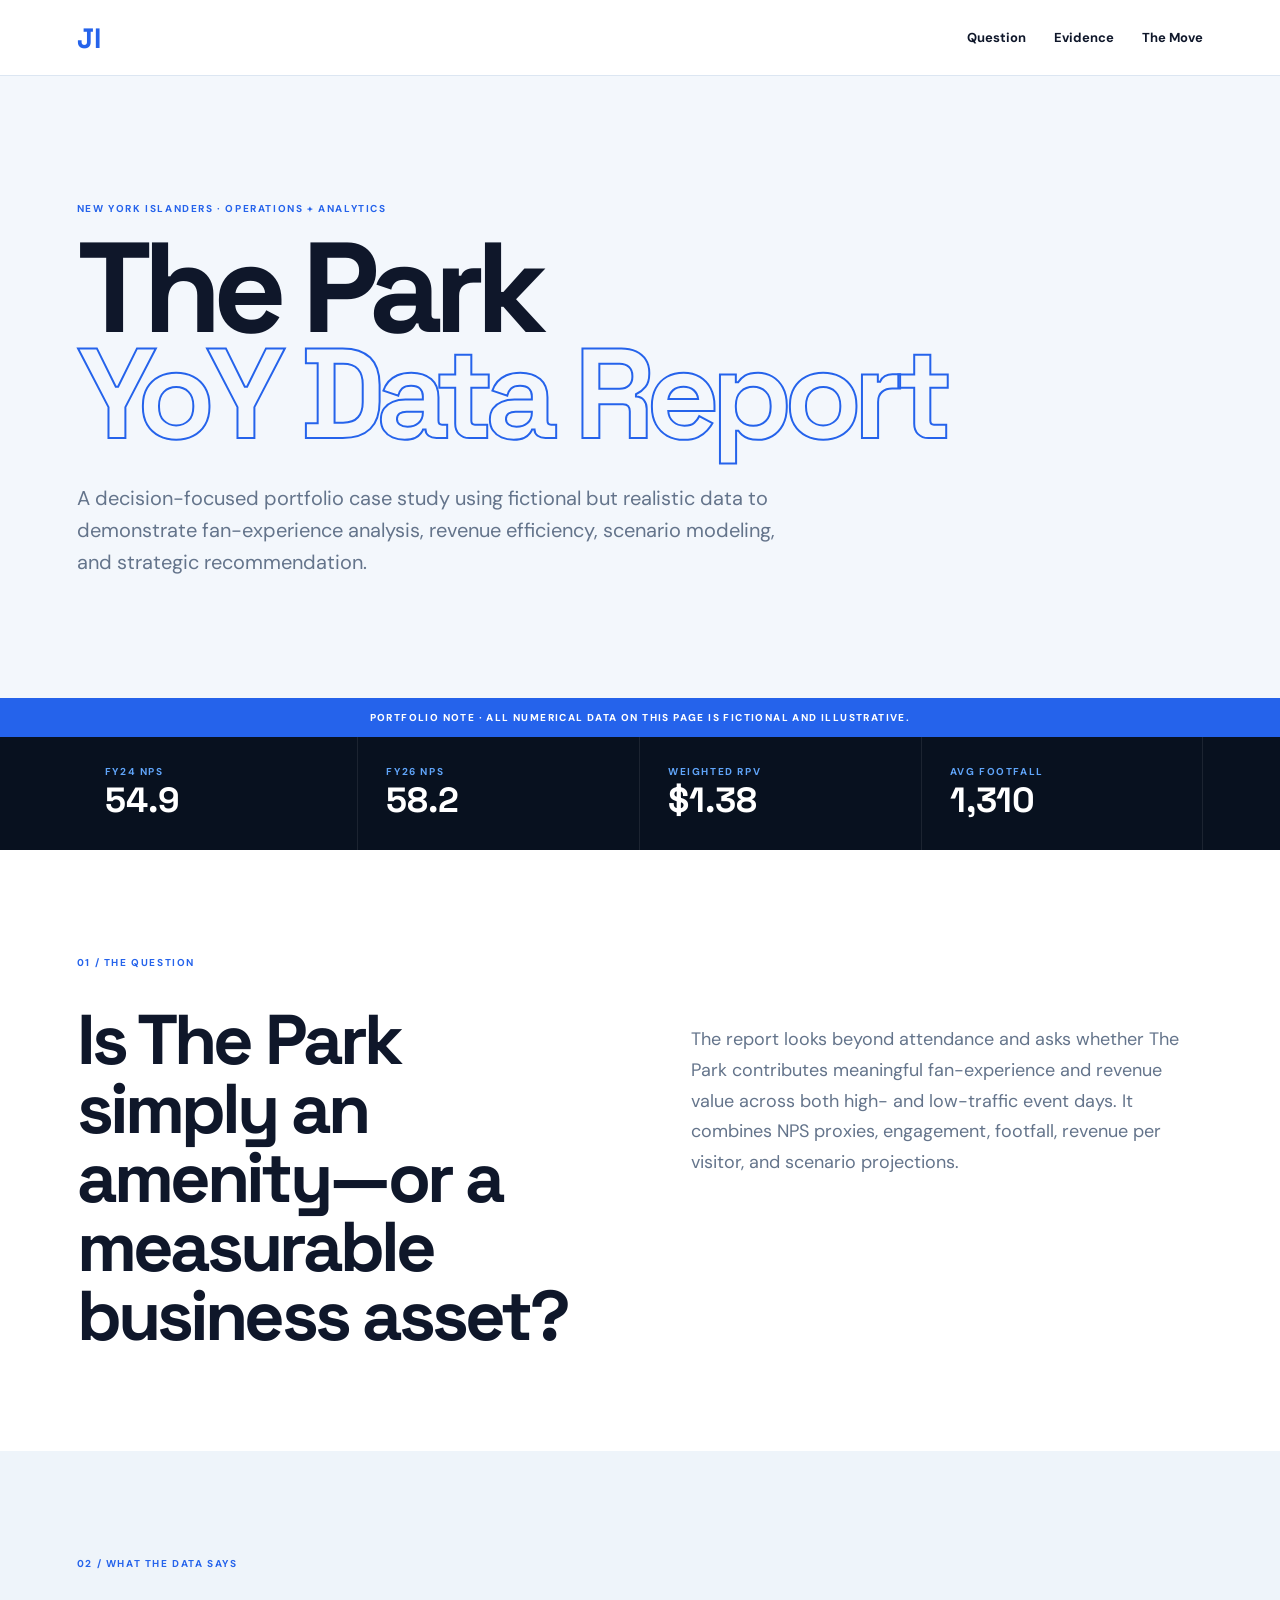
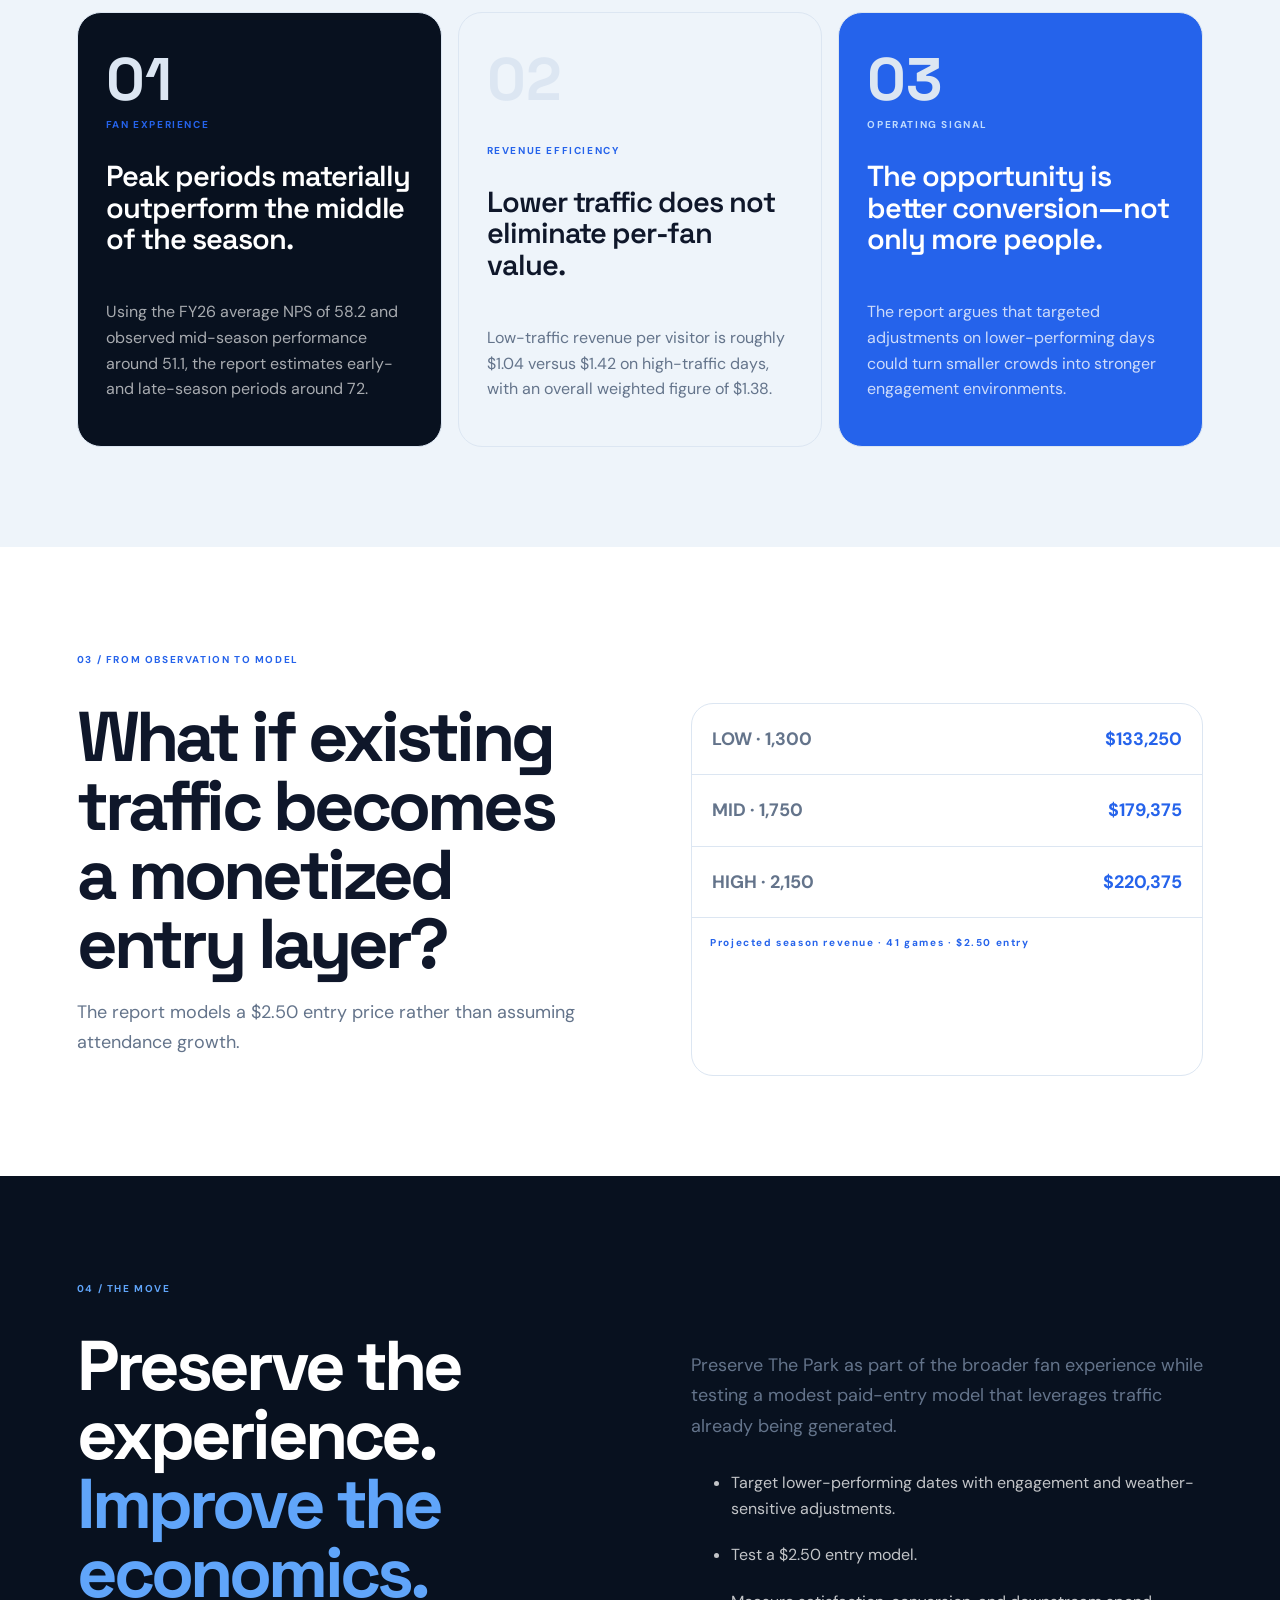
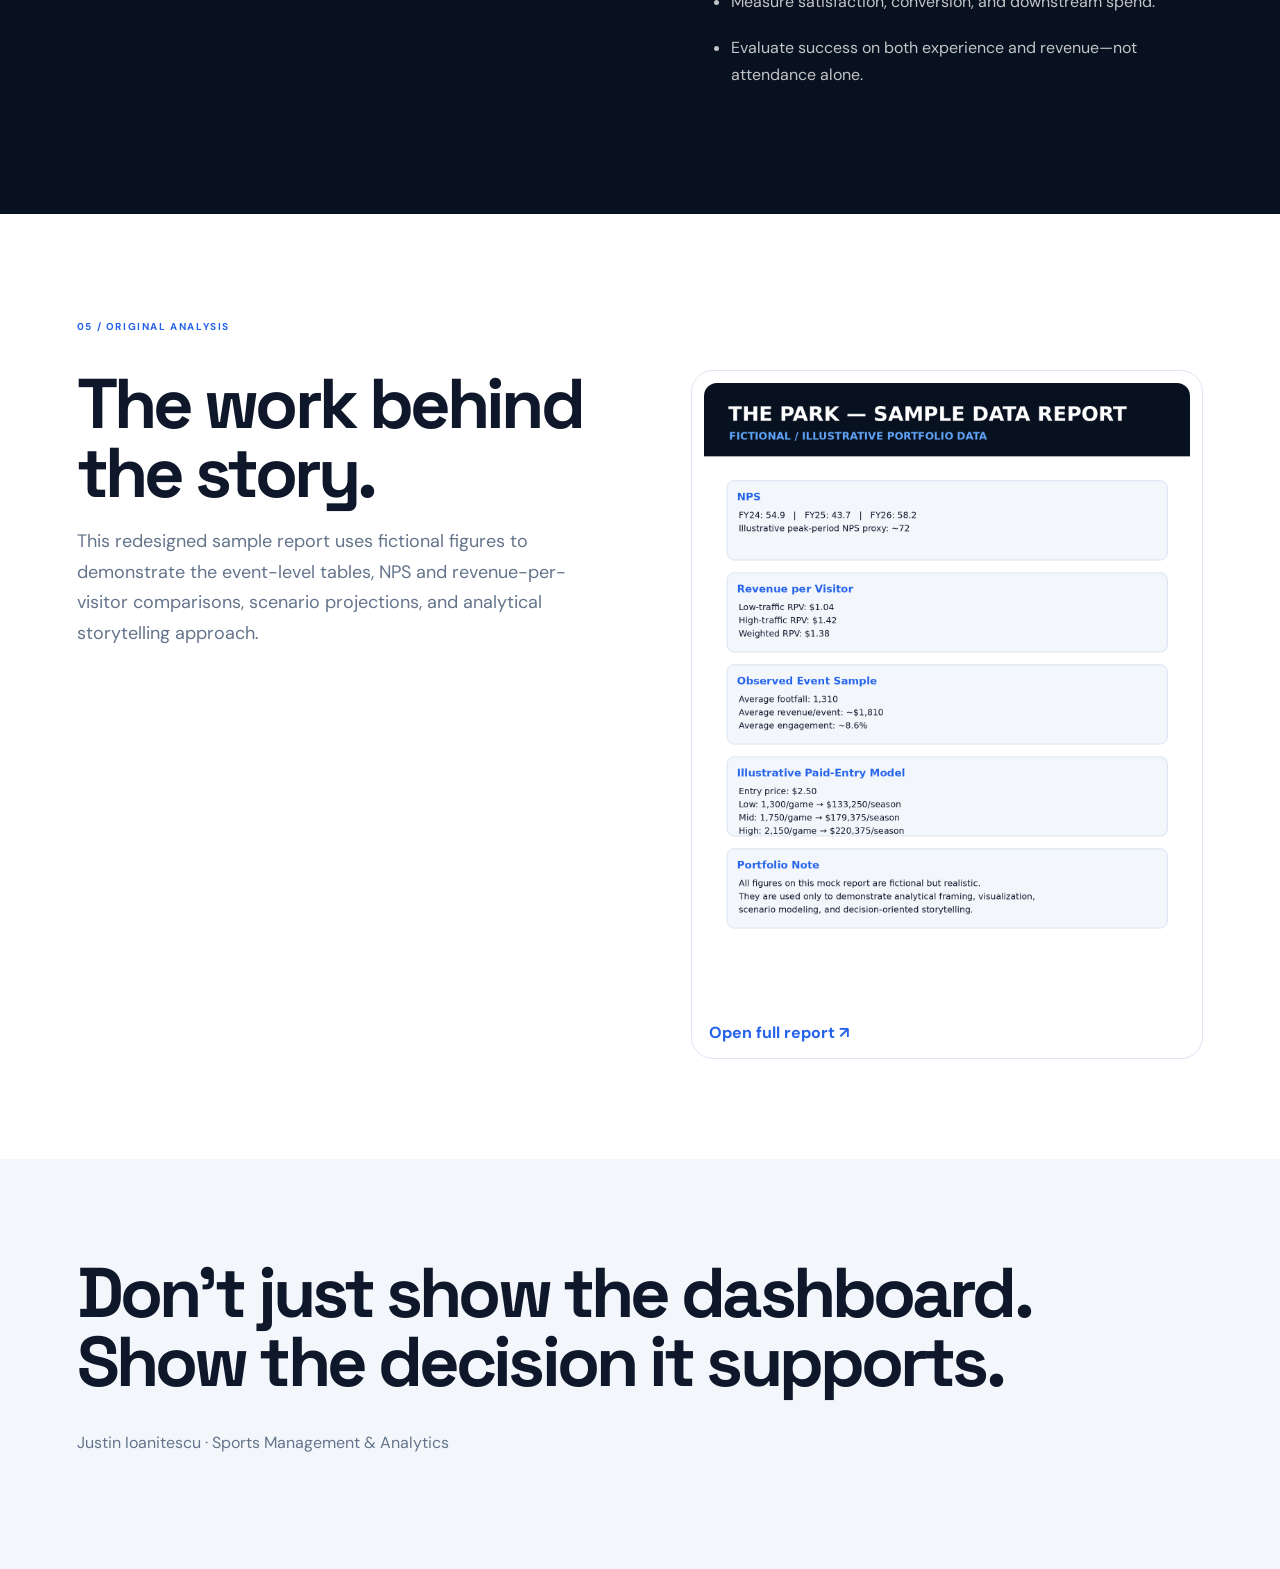
==== park-case-study.html @ cfe8555c "Add files via upload Add Park Case Study" ====
<!doctype html><html><head><meta charset="utf-8"><meta name="viewport" content="width=device-width,initial-scale=1"><title>The Park YoY Data Report</title><link rel="stylesheet" href="case-study.css"></head><body>
<nav><b>JI</b><a href="#question">Question</a><a href="#evidence">Evidence</a><a href="#move">The Move</a></nav>
<header><small>NEW YORK ISLANDERS · OPERATIONS + ANALYTICS</small><h1>The Park<br><i>YoY Data Report</i></h1><p>A decision-focused portfolio case study using fictional but realistic data to demonstrate fan-experience analysis, revenue efficiency, scenario modeling, and strategic recommendation.</p></header>
<div class="fiction-note">PORTFOLIO NOTE · ALL NUMERICAL DATA ON THIS PAGE IS FICTIONAL AND ILLUSTRATIVE.</div><section class="metrics"><div><small>FY24 NPS</small><b>54.9</b></div><div><small>FY26 NPS</small><b>58.2</b></div><div><small>WEIGHTED RPV</small><b>$1.38</b></div><div><small>AVG FOOTFALL</small><b>1,310</b></div></section>
<section id="question"><small>01 / THE QUESTION</small><div class="two"><h2>Is The Park simply an amenity—or a measurable business asset?</h2><p>The report looks beyond attendance and asks whether The Park contributes meaningful fan-experience and revenue value across both high- and low-traffic event days. It combines NPS proxies, engagement, footfall, revenue per visitor, and scenario projections.</p></div></section>
<section class="ice" id="evidence"><small>02 / WHAT THE DATA SAYS</small><div class="cards"><article class="dark"><b>01</b><em>FAN EXPERIENCE</em><h3>Peak periods materially outperform the middle of the season.</h3><p>Using the FY26 average NPS of 58.2 and observed mid-season performance around 51.1, the report estimates early- and late-season periods around 72.</p></article><article><b>02</b><em>REVENUE EFFICIENCY</em><h3>Lower traffic does not eliminate per-fan value.</h3><p>Low-traffic revenue per visitor is roughly $1.04 versus $1.42 on high-traffic days, with an overall weighted figure of $1.38.</p></article><article class="blue"><b>03</b><em>OPERATING SIGNAL</em><h3>The opportunity is better conversion—not only more people.</h3><p>The report argues that targeted adjustments on lower-performing days could turn smaller crowds into stronger engagement environments.</p></article></div></section>
<section><small>03 / FROM OBSERVATION TO MODEL</small><div class="two"><div><h2>What if existing traffic becomes a monetized entry layer?</h2><p>The report models a $2.50 entry price rather than assuming attendance growth.</p></div><div class="model"><p><b>LOW · 1,300</b><strong>$133,250</strong></p><p><b>MID · 1,750</b><strong>$179,375</strong></p><p><b>HIGH · 2,150</b><strong>$220,375</strong></p><small>Projected season revenue · 41 games · $2.50 entry</small></div></div></section>
<section class="move" id="move"><small>04 / THE MOVE</small><div class="two"><h2>Preserve the experience.<br><i>Improve the economics.</i></h2><div><p>Preserve The Park as part of the broader fan experience while testing a modest paid-entry model that leverages traffic already being generated.</p><ul><li>Target lower-performing dates with engagement and weather-sensitive adjustments.</li><li>Test a $2.50 entry model.</li><li>Measure satisfaction, conversion, and downstream spend.</li><li>Evaluate success on both experience and revenue—not attendance alone.</li></ul></div></div></section>
<section><small>05 / ORIGINAL ANALYSIS</small><div class="two"><div><h2>The work behind the story.</h2><p>This redesigned sample report uses fictional figures to demonstrate the event-level tables, NPS and revenue-per-visitor comparisons, scenario projections, and analytical storytelling approach.</p></div><a class="report" href="assets/park-yoy-data-report.png"><img src="assets/park-yoy-data-report.png"><b>Open full report ↗</b></a></div></section>
<footer><h2>Don't just show the dashboard.<br>Show the decision it supports.</h2><p>Justin Ioanitescu · Sports Management & Analytics</p></footer></body></html>
---- case-study.css ----
@import url('https://fonts.googleapis.com/css2?family=DM+Sans:wght@400;600;700&family=Space+Grotesk:wght@600;700&display=swap');*{box-sizing:border-box}body{margin:0;color:#0F172A;font-family:'DM Sans';background:white}nav{height:76px;padding:0 6vw;display:flex;align-items:center;gap:28px;position:sticky;top:0;background:#fffffff0;backdrop-filter:blur(15px);z-index:3;border-bottom:1px solid #DCE6F2}nav b{margin-right:auto;font:700 28px 'Space Grotesk';color:#2563EB}nav a{text-decoration:none;color:#0F172A;font-size:13px;font-weight:700}header,section,footer{padding:100px 6vw}header{padding-top:120px;background:#F3F7FC}small,em{font-style:normal;font-size:10px;letter-spacing:.16em;font-weight:700;color:#2563EB}header h1{margin:18px 0 35px;font:700 clamp(68px,10vw,145px)/.83 'Space Grotesk';letter-spacing:-.07em}header h1 i{font-style:normal;color:transparent;-webkit-text-stroke:2px #2563EB}header p{max-width:720px;font-size:20px;line-height:1.6;color:#64748B}.metrics{padding:0 6vw;display:grid;grid-template-columns:repeat(4,1fr);background:#08111F;color:white}.metrics div{padding:28px;border-right:1px solid #ffffff15}.metrics small{display:block;color:#60A5FA}.metrics b{font:700 35px 'Space Grotesk'}.two{display:grid;grid-template-columns:1fr 1fr;gap:8vw;margin-top:35px}.two h2,footer h2{margin:0;font:700 clamp(42px,5.5vw,75px)/.98 'Space Grotesk';letter-spacing:-.055em}.two>p,.two div>p{font-size:18px;line-height:1.7;color:#64748B}.ice{background:#EEF4FA}.cards{display:grid;grid-template-columns:repeat(3,1fr);gap:16px;margin-top:40px}.cards article{min-height:420px;padding:28px;border:1px solid #DCE6F2;border-radius:24px;display:flex;flex-direction:column}.cards article>b{font:700 60px 'Space Grotesk';color:#DCE6F2}.cards em{margin-top:auto}.cards h3{font:600 29px/1.08 'Space Grotesk';letter-spacing:-.035em}.cards p{line-height:1.6;color:#64748B}.cards .dark{background:#08111F;color:white}.cards .dark p{color:#ffffffa5}.cards .blue{background:#2563EB;color:white}.cards .blue em{color:#BFDBFE}.cards .blue p{color:#ffffffc5}.model{border:1px solid #DCE6F2;border-radius:22px;overflow:hidden}.model p{margin:0;padding:20px;display:flex;justify-content:space-between;border-bottom:1px solid #DCE6F2}.model strong{color:#2563EB}.model small{display:block;padding:18px}.move{background:#08111F;color:white}.move small,.move h2 i{color:#60A5FA}.move h2 i{font-style:normal}.move p,.move li{color:#ffffffc0;line-height:1.65}.move li{padding:10px 0}.report{display:block;padding:12px;border:1px solid #DCE6F2;border-radius:22px;text-decoration:none;color:#2563EB}.report img{width:100%;display:block;border-radius:13px}.report b{display:block;padding:14px 5px 3px}footer{background:#F3F7FC}footer h2{max-width:1000px}footer p{margin-top:35px;color:#64748B}@media(max-width:760px){nav a{display:none}.metrics{grid-template-columns:1fr 1fr}.two,.cards{grid-template-columns:1fr}header,section,footer{padding:75px 22px}header{padding-top:100px}.metrics{padding:0 22px}.cards article{min-height:340px}}.fiction-note{padding:13px 6vw;background:#2563EB;color:white;font-size:10px;font-weight:800;letter-spacing:.14em;text-align:center}
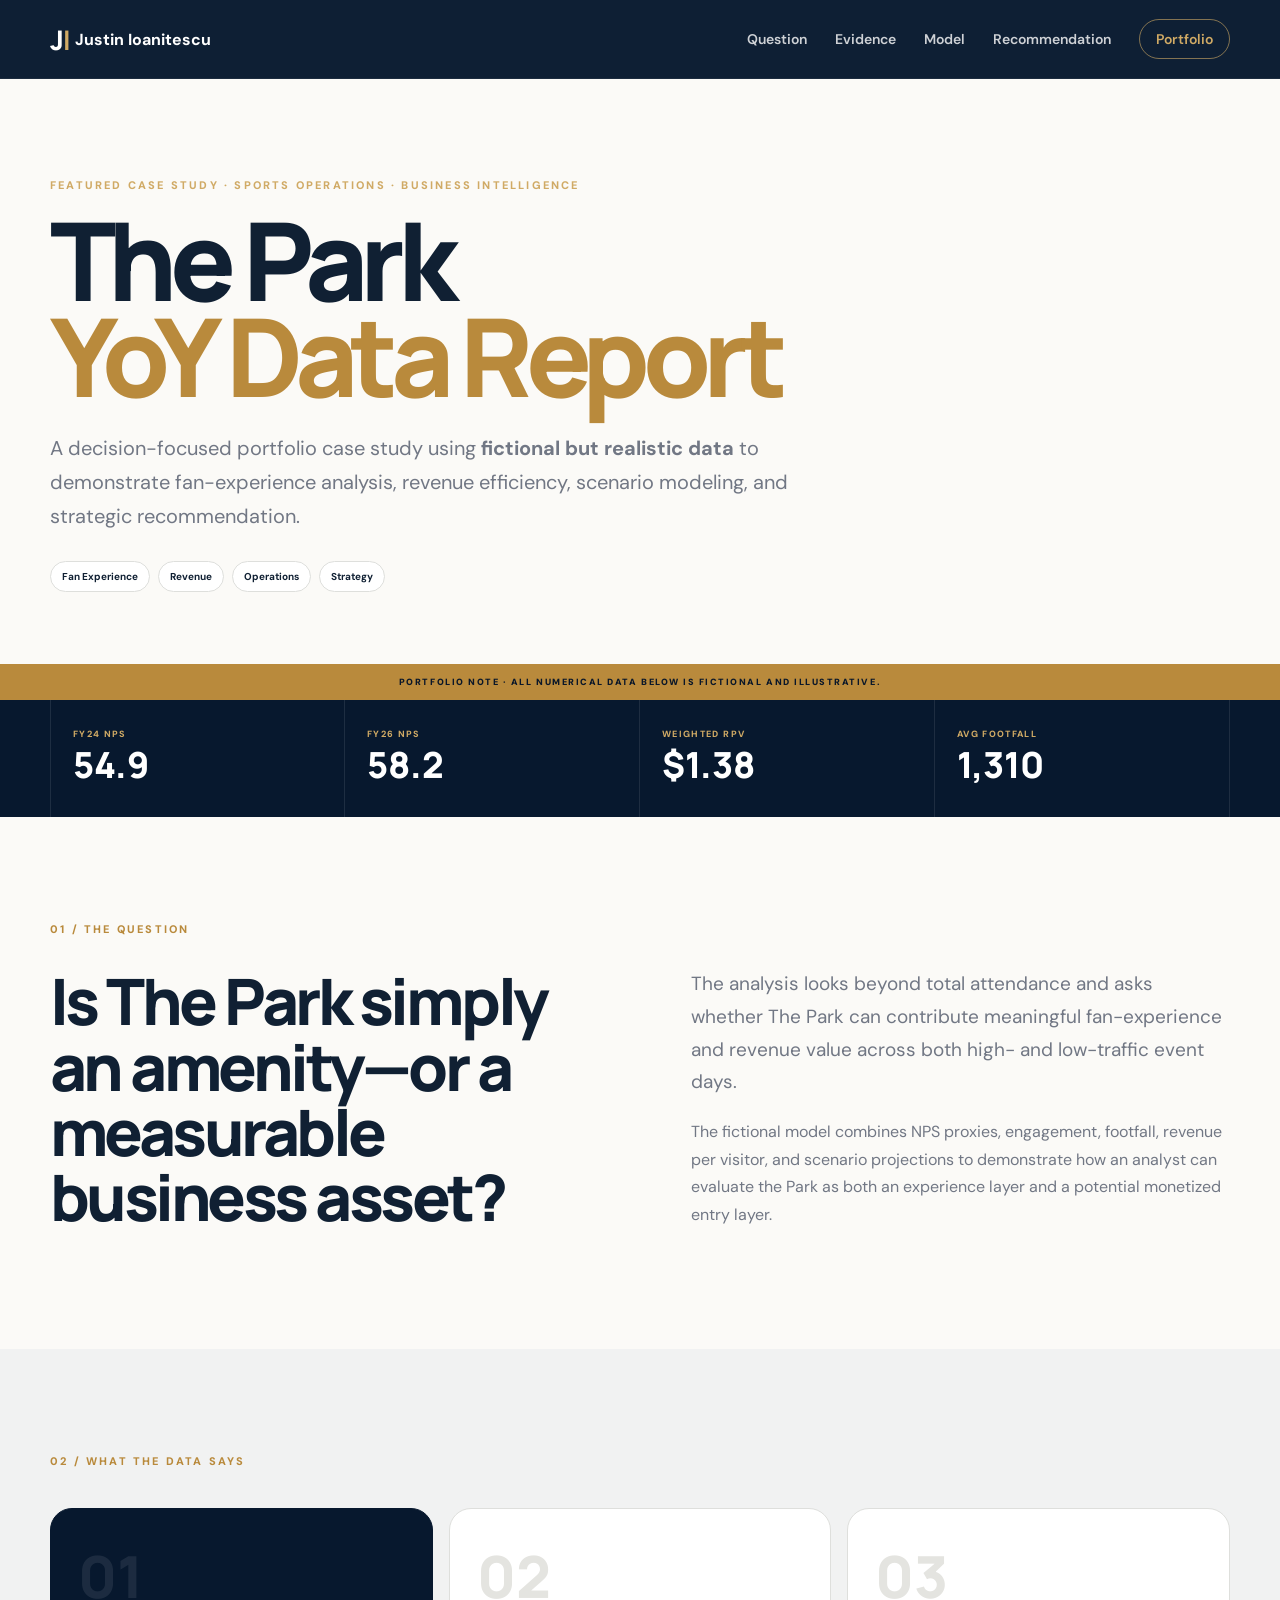
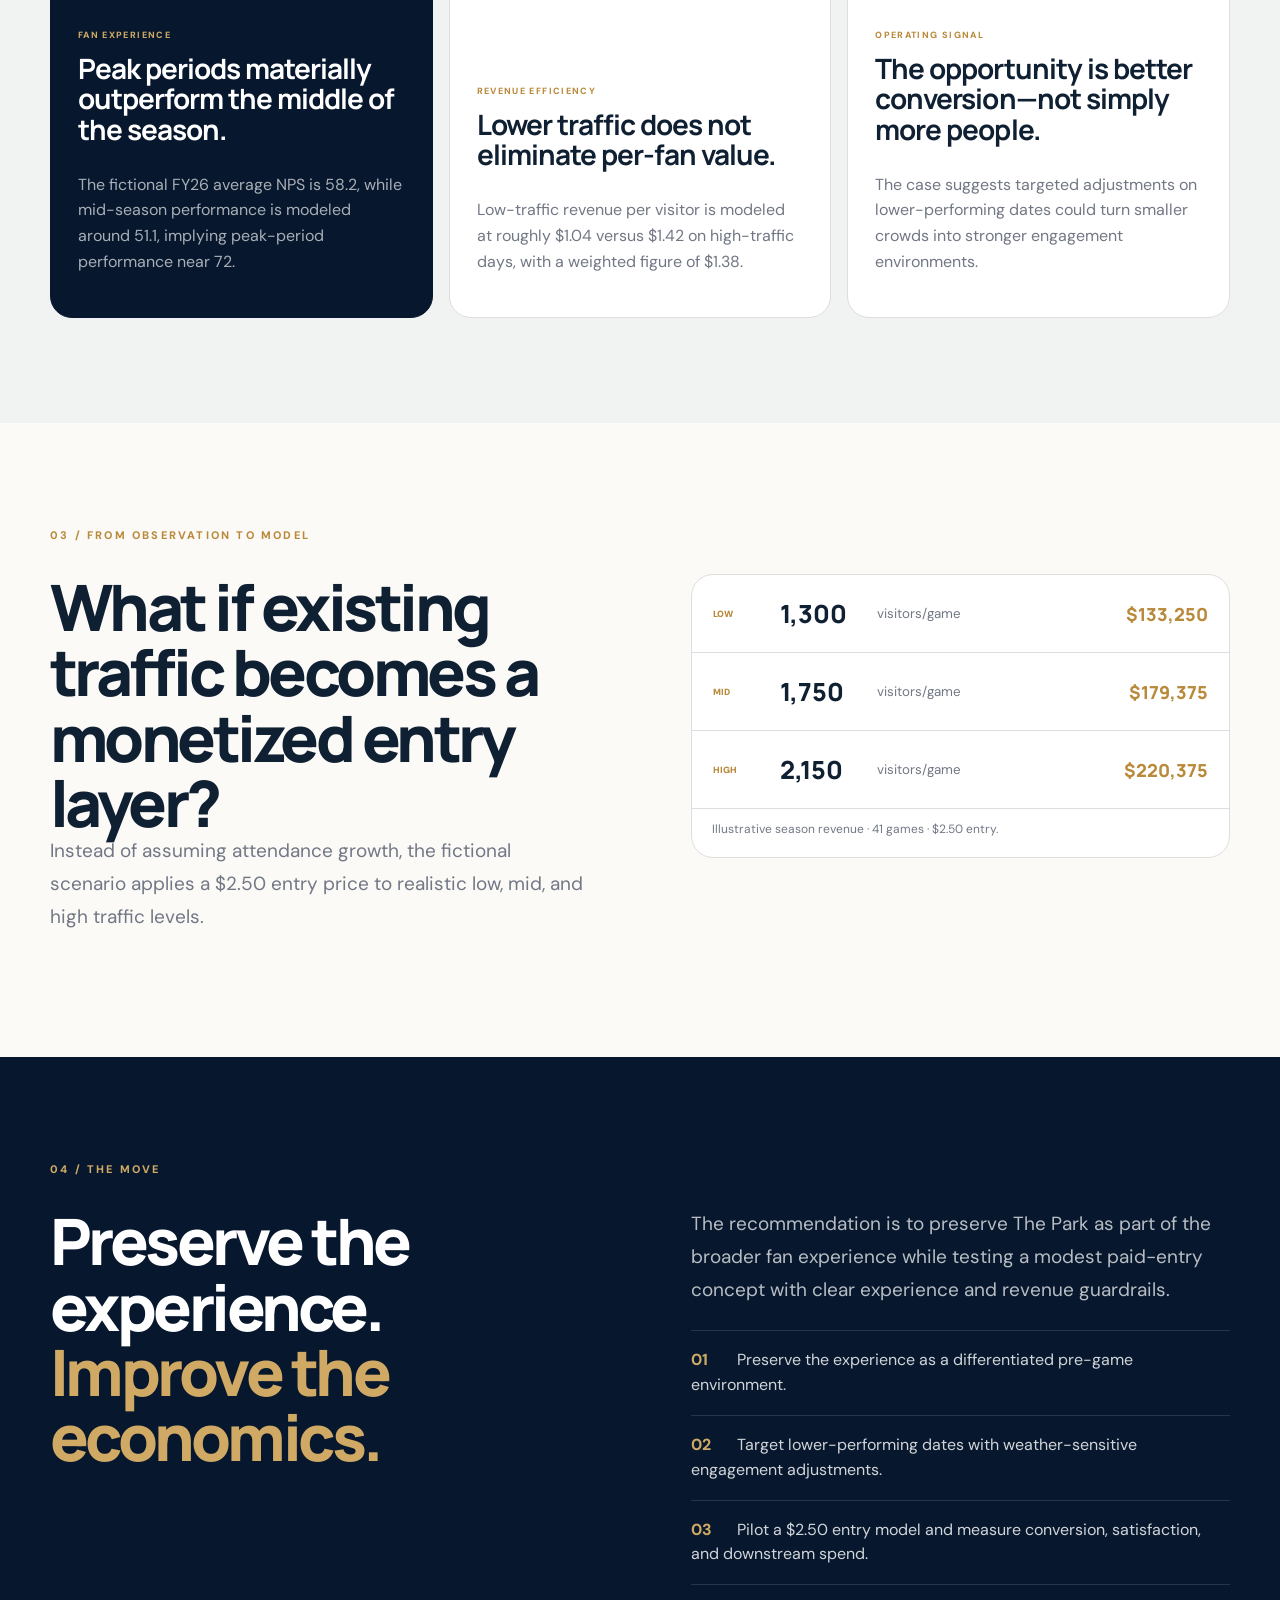
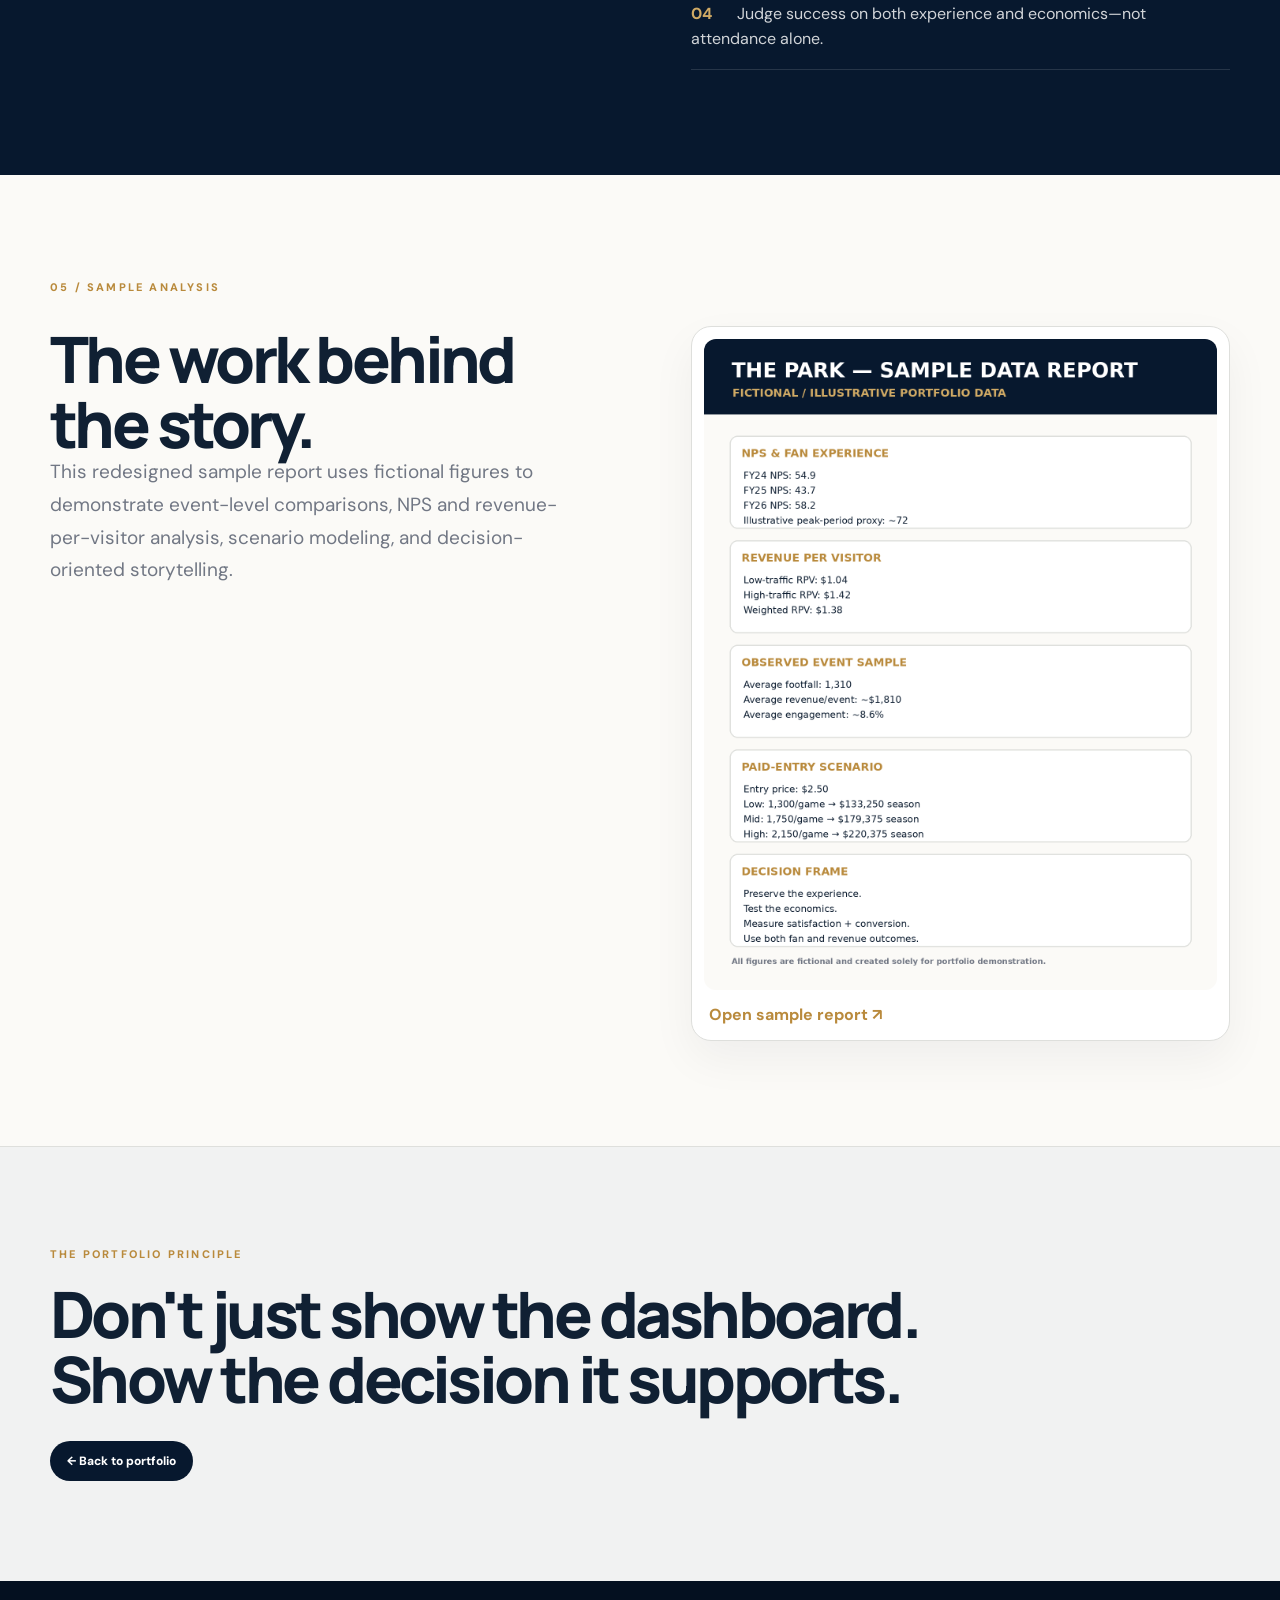
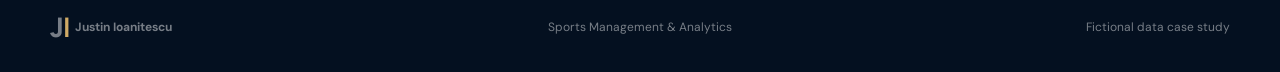
==== commit f5427ffa: "Add files via upload Update full portfolio design" ====
--- a/park-case-study.html
+++ b/park-case-study.html
@@ -1,10 +1,150 @@
-<!doctype html><html><head><meta charset="utf-8"><meta name="viewport" content="width=device-width,initial-scale=1"><title>The Park YoY Data Report</title><link rel="stylesheet" href="case-study.css"></head><body>
-<nav><b>JI</b><a href="#question">Question</a><a href="#evidence">Evidence</a><a href="#move">The Move</a></nav>
-<header><small>NEW YORK ISLANDERS · OPERATIONS + ANALYTICS</small><h1>The Park<br><i>YoY Data Report</i></h1><p>A decision-focused portfolio case study using fictional but realistic data to demonstrate fan-experience analysis, revenue efficiency, scenario modeling, and strategic recommendation.</p></header>
-<div class="fiction-note">PORTFOLIO NOTE · ALL NUMERICAL DATA ON THIS PAGE IS FICTIONAL AND ILLUSTRATIVE.</div><section class="metrics"><div><small>FY24 NPS</small><b>54.9</b></div><div><small>FY26 NPS</small><b>58.2</b></div><div><small>WEIGHTED RPV</small><b>$1.38</b></div><div><small>AVG FOOTFALL</small><b>1,310</b></div></section>
-<section id="question"><small>01 / THE QUESTION</small><div class="two"><h2>Is The Park simply an amenity—or a measurable business asset?</h2><p>The report looks beyond attendance and asks whether The Park contributes meaningful fan-experience and revenue value across both high- and low-traffic event days. It combines NPS proxies, engagement, footfall, revenue per visitor, and scenario projections.</p></div></section>
-<section class="ice" id="evidence"><small>02 / WHAT THE DATA SAYS</small><div class="cards"><article class="dark"><b>01</b><em>FAN EXPERIENCE</em><h3>Peak periods materially outperform the middle of the season.</h3><p>Using the FY26 average NPS of 58.2 and observed mid-season performance around 51.1, the report estimates early- and late-season periods around 72.</p></article><article><b>02</b><em>REVENUE EFFICIENCY</em><h3>Lower traffic does not eliminate per-fan value.</h3><p>Low-traffic revenue per visitor is roughly $1.04 versus $1.42 on high-traffic days, with an overall weighted figure of $1.38.</p></article><article class="blue"><b>03</b><em>OPERATING SIGNAL</em><h3>The opportunity is better conversion—not only more people.</h3><p>The report argues that targeted adjustments on lower-performing days could turn smaller crowds into stronger engagement environments.</p></article></div></section>
-<section><small>03 / FROM OBSERVATION TO MODEL</small><div class="two"><div><h2>What if existing traffic becomes a monetized entry layer?</h2><p>The report models a $2.50 entry price rather than assuming attendance growth.</p></div><div class="model"><p><b>LOW · 1,300</b><strong>$133,250</strong></p><p><b>MID · 1,750</b><strong>$179,375</strong></p><p><b>HIGH · 2,150</b><strong>$220,375</strong></p><small>Projected season revenue · 41 games · $2.50 entry</small></div></div></section>
-<section class="move" id="move"><small>04 / THE MOVE</small><div class="two"><h2>Preserve the experience.<br><i>Improve the economics.</i></h2><div><p>Preserve The Park as part of the broader fan experience while testing a modest paid-entry model that leverages traffic already being generated.</p><ul><li>Target lower-performing dates with engagement and weather-sensitive adjustments.</li><li>Test a $2.50 entry model.</li><li>Measure satisfaction, conversion, and downstream spend.</li><li>Evaluate success on both experience and revenue—not attendance alone.</li></ul></div></div></section>
-<section><small>05 / ORIGINAL ANALYSIS</small><div class="two"><div><h2>The work behind the story.</h2><p>This redesigned sample report uses fictional figures to demonstrate the event-level tables, NPS and revenue-per-visitor comparisons, scenario projections, and analytical storytelling approach.</p></div><a class="report" href="assets/park-yoy-data-report.png"><img src="assets/park-yoy-data-report.png"><b>Open full report ↗</b></a></div></section>
-<footer><h2>Don't just show the dashboard.<br>Show the decision it supports.</h2><p>Justin Ioanitescu · Sports Management & Analytics</p></footer></body></html>+<!doctype html>
+<html lang="en">
+<head>
+<meta charset="utf-8">
+<meta name="viewport" content="width=device-width,initial-scale=1">
+<title>The Park Case Study | Justin Ioanitescu</title>
+<link rel="stylesheet" href="styles.css">
+<link rel="stylesheet" href="case-study.css">
+</head>
+<body>
+<header>
+  <div class="nav">
+    <a class="brand" href="index.html"><span class="mark">J<b>I</b></span><span>Justin Ioanitescu</span></a>
+    <nav>
+      <a href="#question">Question</a>
+      <a href="#evidence">Evidence</a>
+      <a href="#model">Model</a>
+      <a href="#move">Recommendation</a>
+      <a class="pill" href="index.html">Portfolio</a>
+    </nav>
+  </div>
+</header>
+
+<main class="case-main">
+<section class="case-hero">
+  <div class="wrap">
+    <p class="eyebrow">FEATURED CASE STUDY · SPORTS OPERATIONS · BUSINESS INTELLIGENCE</p>
+    <h1>The Park<br><em>YoY Data Report</em></h1>
+    <p class="case-lead">A decision-focused portfolio case study using <strong>fictional but realistic data</strong> to demonstrate fan-experience analysis, revenue efficiency, scenario modeling, and strategic recommendation.</p>
+    <div class="case-tags"><span>Fan Experience</span><span>Revenue</span><span>Operations</span><span>Strategy</span></div>
+  </div>
+</section>
+
+<div class="disclosure">PORTFOLIO NOTE · ALL NUMERICAL DATA BELOW IS FICTIONAL AND ILLUSTRATIVE.</div>
+
+<section class="case-metrics">
+  <div class="wrap">
+    <article><small>FY24 NPS</small><b>54.9</b></article>
+    <article><small>FY26 NPS</small><b>58.2</b></article>
+    <article><small>WEIGHTED RPV</small><b>$1.38</b></article>
+    <article><small>AVG FOOTFALL</small><b>1,310</b></article>
+  </div>
+</section>
+
+<section class="case-section" id="question">
+  <div class="wrap">
+    <p class="eyebrow dark">01 / THE QUESTION</p>
+    <div class="case-two">
+      <h2>Is The Park simply an amenity—or a measurable business asset?</h2>
+      <div>
+        <p class="case-body lead2">The analysis looks beyond total attendance and asks whether The Park can contribute meaningful fan-experience and revenue value across both high- and low-traffic event days.</p>
+        <p class="case-body">The fictional model combines NPS proxies, engagement, footfall, revenue per visitor, and scenario projections to demonstrate how an analyst can evaluate the Park as both an experience layer and a potential monetized entry layer.</p>
+      </div>
+    </div>
+  </div>
+</section>
+
+<section class="case-section case-alt" id="evidence">
+  <div class="wrap">
+    <p class="eyebrow dark">02 / WHAT THE DATA SAYS</p>
+    <div class="insights">
+      <article class="insight navy">
+        <span>01</span><small>FAN EXPERIENCE</small>
+        <h3>Peak periods materially outperform the middle of the season.</h3>
+        <p>The fictional FY26 average NPS is 58.2, while mid-season performance is modeled around 51.1, implying peak-period performance near 72.</p>
+      </article>
+      <article class="insight">
+        <span>02</span><small>REVENUE EFFICIENCY</small>
+        <h3>Lower traffic does not eliminate per-fan value.</h3>
+        <p>Low-traffic revenue per visitor is modeled at roughly $1.04 versus $1.42 on high-traffic days, with a weighted figure of $1.38.</p>
+      </article>
+      <article class="insight">
+        <span>03</span><small>OPERATING SIGNAL</small>
+        <h3>The opportunity is better conversion—not simply more people.</h3>
+        <p>The case suggests targeted adjustments on lower-performing dates could turn smaller crowds into stronger engagement environments.</p>
+      </article>
+    </div>
+  </div>
+</section>
+
+<section class="case-section" id="model">
+  <div class="wrap">
+    <p class="eyebrow dark">03 / FROM OBSERVATION TO MODEL</p>
+    <div class="case-two">
+      <div>
+        <h2>What if existing traffic becomes a monetized entry layer?</h2>
+        <p class="case-body lead2">Instead of assuming attendance growth, the fictional scenario applies a $2.50 entry price to realistic low, mid, and high traffic levels.</p>
+      </div>
+      <div class="scenario">
+        <div><span>LOW</span><b>1,300</b><small>visitors/game</small><strong>$133,250</strong></div>
+        <div><span>MID</span><b>1,750</b><small>visitors/game</small><strong>$179,375</strong></div>
+        <div><span>HIGH</span><b>2,150</b><small>visitors/game</small><strong>$220,375</strong></div>
+        <p>Illustrative season revenue · 41 games · $2.50 entry.</p>
+      </div>
+    </div>
+  </div>
+</section>
+
+<section class="case-section recommendation" id="move">
+  <div class="wrap">
+    <p class="eyebrow">04 / THE MOVE</p>
+    <div class="case-two">
+      <h2>Preserve the experience.<br><em>Improve the economics.</em></h2>
+      <div>
+        <p class="case-body lead2">The recommendation is to preserve The Park as part of the broader fan experience while testing a modest paid-entry concept with clear experience and revenue guardrails.</p>
+        <div class="moves">
+          <p><b>01</b> Preserve the experience as a differentiated pre-game environment.</p>
+          <p><b>02</b> Target lower-performing dates with weather-sensitive engagement adjustments.</p>
+          <p><b>03</b> Pilot a $2.50 entry model and measure conversion, satisfaction, and downstream spend.</p>
+          <p><b>04</b> Judge success on both experience and economics—not attendance alone.</p>
+        </div>
+      </div>
+    </div>
+  </div>
+</section>
+
+<section class="case-section">
+  <div class="wrap">
+    <p class="eyebrow dark">05 / SAMPLE ANALYSIS</p>
+    <div class="case-two report-grid">
+      <div>
+        <h2>The work behind the story.</h2>
+        <p class="case-body lead2">This redesigned sample report uses fictional figures to demonstrate event-level comparisons, NPS and revenue-per-visitor analysis, scenario modeling, and decision-oriented storytelling.</p>
+      </div>
+      <a class="report" href="assets/park-fictional-report.png" target="_blank">
+        <img src="assets/park-fictional-report.png" alt="Fictional sample Park data report">
+        <strong>Open sample report ↗</strong>
+      </a>
+    </div>
+  </div>
+</section>
+
+<section class="case-end">
+  <div class="wrap">
+    <p class="eyebrow dark">THE PORTFOLIO PRINCIPLE</p>
+    <h2>Don't just show the dashboard.<br>Show the decision it supports.</h2>
+    <a class="case-back" href="index.html">← Back to portfolio</a>
+  </div>
+</section>
+</main>
+
+<footer>
+  <div class="wrap">
+    <span class="brand"><span class="mark">J<b>I</b></span><span>Justin Ioanitescu</span></span>
+    <span>Sports Management & Analytics</span>
+    <span>Fictional data case study</span>
+  </div>
+</footer>
+</body>
+</html>
--- a/styles.css
+++ b/styles.css
@@ -0,0 +1,30 @@
+@import url('https://fonts.googleapis.com/css2?family=DM+Sans:wght@400;500;600;700&family=Manrope:wght@600;700;800&display=swap');
+:root{
+ --navy:#07182e; --navy2:#0b203d; --gold:#b98a3c; --gold2:#d0aa65;
+ --paper:#fbfaf7; --soft:#f1f2f2; --ink:#102033; --muted:#717784;
+ --line:#dedfdc; --white:#fff; --shadow:0 25px 70px rgba(7,24,46,.12);
+}
+*{box-sizing:border-box} html{scroll-behavior:smooth} body{margin:0;background:var(--paper);color:var(--ink);font-family:"DM Sans",sans-serif;-webkit-font-smoothing:antialiased}
+a{color:inherit;text-decoration:none}.wrap{width:min(calc(100% - 42px),1180px);margin:auto}
+header{position:fixed;top:0;left:0;right:0;z-index:30;background:rgba(7,24,46,.97);backdrop-filter:blur(12px);border-bottom:1px solid rgba(255,255,255,.06)}
+.nav{height:78px;width:min(calc(100% - 42px),1180px);margin:auto;display:flex;align-items:center;justify-content:space-between;color:white}
+.brand{display:flex;align-items:center;gap:10px;font-weight:700}.mark{font:800 27px "Manrope";letter-spacing:-6px}.mark b{color:var(--gold2);margin-left:5px}
+.nav nav{display:flex;gap:28px;align-items:center;font-size:14px;font-weight:600;color:rgba(255,255,255,.8)}.nav nav a:hover{color:white}.pill{padding:10px 16px;border:1px solid rgba(208,170,101,.6);border-radius:999px;color:var(--gold2)!important}.menu{display:none;border:0;background:transparent;color:white;font-size:22px}
+.hero{position:relative;overflow:hidden;min-height:100svh;padding:145px 0 90px;background:linear-gradient(135deg,#061326,#0a1e39 58%,#102a4d);color:white;display:flex;align-items:center}.grid{position:absolute;inset:0;background-image:linear-gradient(#ffffff07 1px,transparent 1px),linear-gradient(90deg,#ffffff07 1px,transparent 1px);background-size:55px 55px;opacity:.35}
+.hero-grid{position:relative;z-index:2;display:grid;grid-template-columns:1.2fr .8fr;gap:80px;align-items:center}.eyebrow{margin:0 0 20px;color:var(--gold2);font-size:11px;letter-spacing:.2em;font-weight:800}.eyebrow.dark{color:var(--gold)}.eyebrow span{color:#ffffff66;padding:0 7px}
+.hero h1{margin:0;font:800 clamp(58px,7.6vw,103px)/.96 "Manrope";letter-spacing:-.06em}.hero h1 em,.heading h2 em{font-style:normal;color:var(--gold2)}
+.lead{max-width:650px;margin:28px 0 0;color:#ffffffb8;font-size:20px;line-height:1.62}.actions{display:flex;gap:13px;margin-top:36px}.btn{display:inline-flex;align-items:center;justify-content:center;min-height:49px;padding:0 20px;border-radius:999px;font-size:14px;font-weight:700}.btn.gold{background:var(--gold);color:#08172b}.btn.ghost{border:1px solid #ffffff38}
+.proof{display:flex;gap:40px;margin-top:54px;padding-top:25px;border-top:1px solid #ffffff1f}.proof div{display:grid;gap:5px}.proof b{font-family:"Manrope";letter-spacing:.03em}.proof small{color:#ffffff73}
+.profile{min-height:480px;padding:30px;display:flex;flex-direction:column;justify-content:space-between;border-radius:28px;border:1px solid #ffffff20;background:linear-gradient(160deg,#ffffff12,#ffffff05);box-shadow:0 35px 80px rgba(0,0,0,.25)}.profile-top{display:flex;justify-content:space-between;align-items:start}.profile-top>span{border:1px solid #ffffff21;padding:8px 10px;border-radius:999px;font-size:9px;letter-spacing:.16em;color:#ffffff8a}.bigmark{font:800 92px/.85 "Manrope";letter-spacing:-15px}.bigmark b{color:var(--gold2);margin-left:10px}
+.profile h2{margin:0;font:700 33px/1.08 "Manrope";letter-spacing:-.035em}.profile p:last-child{color:#ffffff9d;line-height:1.6}.chips{display:flex;flex-wrap:wrap;gap:8px}.chips span{padding:7px 10px;border-radius:999px;background:#ffffff10;font-size:10px;font-weight:700;letter-spacing:.05em}
+.section{padding:112px 0}.alt{background:var(--soft);border-block:1px solid var(--line)}.heading{max-width:810px}.heading h2{margin:0;font:800 clamp(42px,5.3vw,68px)/1.05 "Manrope";letter-spacing:-.055em}.heading>p:last-child{max-width:700px;color:var(--muted);font-size:18px;line-height:1.72}
+.steps{display:grid;grid-template-columns:repeat(5,1fr);gap:14px;margin-top:60px}.steps article{min-height:250px;padding:24px;border:1px solid var(--line);border-radius:20px;background:#fff}.steps span{color:var(--gold);font-size:10px;font-weight:800;letter-spacing:.16em}.steps h3{margin:46px 0 12px;font:700 20px "Manrope";letter-spacing:-.02em}.steps p{color:var(--muted);font-size:14px;line-height:1.55}
+.principle{margin-top:24px;padding:28px 32px;border-radius:20px;background:#ececeb;display:grid;grid-template-columns:.45fr 1.55fr;align-items:center;gap:30px}.principle small{color:var(--gold);font-size:9px;font-weight:800;letter-spacing:.18em}.principle h3{margin:0;font:700 23px "Manrope"}
+.split{display:grid;grid-template-columns:.9fr 1.1fr;gap:80px}.orgs{border-top:1px solid #c7c9c8}.orgs>div{display:grid;grid-template-columns:80px 1fr;align-items:center;min-height:105px;border-bottom:1px solid #c7c9c8}.orgs>div>span{color:var(--gold);font-size:10px;font-weight:800;letter-spacing:.14em}.orgs p{margin:0;display:grid;gap:5px}.orgs b{font:700 20px "Manrope"}.orgs small{color:var(--muted)}
+.projects{display:grid;grid-template-columns:1.25fr .75fr;gap:18px;margin-top:55px}.featured,.card{padding:30px;border-radius:24px}.featured{grid-row:span 2;min-height:600px;display:flex;flex-direction:column;justify-content:flex-end;background:radial-gradient(circle at 78% 20%,rgba(185,138,60,.14),transparent 30%),var(--navy);color:white}.featured small,.card small{color:var(--gold2);font-size:9px;font-weight:800;letter-spacing:.16em}.featured h3{max-width:760px;margin:18px 0 16px;font:700 clamp(34px,4vw,48px)/1.08 "Manrope";letter-spacing:-.045em}.featured p{color:#ffffffac;line-height:1.7}.featured p strong{color:#fff}.featured .chips{margin:8px 0 24px}.case-link{align-self:flex-start;padding:12px 17px;border-radius:999px;background:var(--gold);color:#09172a;font-size:12px;font-weight:800}.card{min-height:290px;border:1px solid var(--line);background:#fff;display:flex;flex-direction:column}.card small{color:var(--gold)}.card h3{font:700 24px/1.12 "Manrope";letter-spacing:-.03em}.card p{color:var(--muted);line-height:1.6}.soon{margin-top:auto;color:#90959c;font-size:12px}
+.about{display:grid;grid-template-columns:.4fr 1.6fr;gap:75px;align-items:center}.aboutmark{min-height:290px;border-radius:28px;background:white;display:flex;align-items:center;justify-content:center;box-shadow:0 20px 50px #07182e10;font:800 150px "Manrope";letter-spacing:-26px}.aboutmark b{color:var(--gold);margin-left:18px}.education{display:grid;grid-template-columns:1fr 1fr;gap:20px;margin-top:30px;padding-top:25px;border-top:1px solid var(--line)}.education div{display:grid;gap:5px}.education b{font-family:"Manrope"}.education small{color:var(--muted)}
+.cta{padding:80px 0;background:var(--navy);color:white}.cta .wrap{display:flex;justify-content:space-between;gap:40px;align-items:flex-end}.cta h2{max-width:760px;margin:0;font:800 clamp(38px,5vw,60px)/1.04 "Manrope";letter-spacing:-.05em}.cta .wrap>div:last-child{display:flex;gap:22px;align-items:center}.linkedin{color:#ffffffb5;font-weight:700}
+footer{padding:27px 0;background:#041020;color:#ffffff75;font-size:12px}footer .wrap{display:grid;grid-template-columns:1fr auto 1fr;gap:25px;align-items:center}footer .wrap>span:last-child{text-align:right}
+.reveal{opacity:0;transform:translateY(16px);transition:.65s ease}.reveal.show{opacity:1;transform:none}
+@media(max-width:940px){.hero-grid,.split,.about{grid-template-columns:1fr}.steps{grid-template-columns:repeat(2,1fr)}.projects{grid-template-columns:1fr}.featured{grid-row:auto}.aboutmark{min-height:220px}.cta .wrap{align-items:flex-start;flex-direction:column}}
+@media(max-width:700px){.nav nav{display:none}.menu{display:block}.hero{padding-top:120px}.hero h1{font-size:58px}.profile{min-height:390px}.steps{grid-template-columns:1fr}.principle{grid-template-columns:1fr}.orgs>div{grid-template-columns:55px 1fr}.education{grid-template-columns:1fr}.cta .wrap>div:last-child{align-items:stretch;flex-direction:column}.cta .btn{text-align:center}footer .wrap{grid-template-columns:1fr}footer .wrap>span:last-child{text-align:left}}
--- a/case-study.css
+++ b/case-study.css
@@ -1 +1,9 @@
-@import url('https://fonts.googleapis.com/css2?family=DM+Sans:wght@400;600;700&family=Space+Grotesk:wght@600;700&display=swap');*{box-sizing:border-box}body{margin:0;color:#0F172A;font-family:'DM Sans';background:white}nav{height:76px;padding:0 6vw;display:flex;align-items:center;gap:28px;position:sticky;top:0;background:#fffffff0;backdrop-filter:blur(15px);z-index:3;border-bottom:1px solid #DCE6F2}nav b{margin-right:auto;font:700 28px 'Space Grotesk';color:#2563EB}nav a{text-decoration:none;color:#0F172A;font-size:13px;font-weight:700}header,section,footer{padding:100px 6vw}header{padding-top:120px;background:#F3F7FC}small,em{font-style:normal;font-size:10px;letter-spacing:.16em;font-weight:700;color:#2563EB}header h1{margin:18px 0 35px;font:700 clamp(68px,10vw,145px)/.83 'Space Grotesk';letter-spacing:-.07em}header h1 i{font-style:normal;color:transparent;-webkit-text-stroke:2px #2563EB}header p{max-width:720px;font-size:20px;line-height:1.6;color:#64748B}.metrics{padding:0 6vw;display:grid;grid-template-columns:repeat(4,1fr);background:#08111F;color:white}.metrics div{padding:28px;border-right:1px solid #ffffff15}.metrics small{display:block;color:#60A5FA}.metrics b{font:700 35px 'Space Grotesk'}.two{display:grid;grid-template-columns:1fr 1fr;gap:8vw;margin-top:35px}.two h2,footer h2{margin:0;font:700 clamp(42px,5.5vw,75px)/.98 'Space Grotesk';letter-spacing:-.055em}.two>p,.two div>p{font-size:18px;line-height:1.7;color:#64748B}.ice{background:#EEF4FA}.cards{display:grid;grid-template-columns:repeat(3,1fr);gap:16px;margin-top:40px}.cards article{min-height:420px;padding:28px;border:1px solid #DCE6F2;border-radius:24px;display:flex;flex-direction:column}.cards article>b{font:700 60px 'Space Grotesk';color:#DCE6F2}.cards em{margin-top:auto}.cards h3{font:600 29px/1.08 'Space Grotesk';letter-spacing:-.035em}.cards p{line-height:1.6;color:#64748B}.cards .dark{background:#08111F;color:white}.cards .dark p{color:#ffffffa5}.cards .blue{background:#2563EB;color:white}.cards .blue em{color:#BFDBFE}.cards .blue p{color:#ffffffc5}.model{border:1px solid #DCE6F2;border-radius:22px;overflow:hidden}.model p{margin:0;padding:20px;display:flex;justify-content:space-between;border-bottom:1px solid #DCE6F2}.model strong{color:#2563EB}.model small{display:block;padding:18px}.move{background:#08111F;color:white}.move small,.move h2 i{color:#60A5FA}.move h2 i{font-style:normal}.move p,.move li{color:#ffffffc0;line-height:1.65}.move li{padding:10px 0}.report{display:block;padding:12px;border:1px solid #DCE6F2;border-radius:22px;text-decoration:none;color:#2563EB}.report img{width:100%;display:block;border-radius:13px}.report b{display:block;padding:14px 5px 3px}footer{background:#F3F7FC}footer h2{max-width:1000px}footer p{margin-top:35px;color:#64748B}@media(max-width:760px){nav a{display:none}.metrics{grid-template-columns:1fr 1fr}.two,.cards{grid-template-columns:1fr}header,section,footer{padding:75px 22px}header{padding-top:100px}.metrics{padding:0 22px}.cards article{min-height:340px}}.fiction-note{padding:13px 6vw;background:#2563EB;color:white;font-size:10px;font-weight:800;letter-spacing:.14em;text-align:center}+.case-main{padding-top:78px}.case-hero{padding:100px 0 72px;background:var(--paper)}.case-hero h1{margin:12px 0 28px;font:800 clamp(64px,8.5vw,120px)/.88 "Manrope";letter-spacing:-.07em}.case-hero h1 em{font-style:normal;color:var(--gold)}.case-lead{max-width:780px;color:var(--muted);font-size:20px;line-height:1.7}.case-tags{display:flex;gap:8px;flex-wrap:wrap;margin-top:28px}.case-tags span{padding:8px 11px;border:1px solid var(--line);border-radius:999px;background:white;font-size:10px;font-weight:700}
+.disclosure{padding:12px 20px;text-align:center;background:var(--gold);color:#0a1729;font-size:9px;font-weight:900;letter-spacing:.17em}
+.case-metrics{background:var(--navy);color:white}.case-metrics .wrap{display:grid;grid-template-columns:repeat(4,1fr)}.case-metrics article{padding:28px 22px;border-right:1px solid #ffffff18}.case-metrics article:first-child{border-left:1px solid #ffffff18}.case-metrics small{display:block;color:var(--gold2);font-size:9px;font-weight:800;letter-spacing:.15em}.case-metrics b{font:800 36px "Manrope"}
+.case-section{padding:105px 0;background:var(--paper)}.case-alt{background:var(--soft)}.case-two{display:grid;grid-template-columns:1fr 1fr;gap:8vw;margin-top:32px;align-items:start}.case-two h2,.case-end h2{margin:0;font:800 clamp(42px,5vw,68px)/1.02 "Manrope";letter-spacing:-.055em}.case-body{color:var(--muted);line-height:1.72}.lead2{font-size:19px;margin-top:0}.insights{display:grid;grid-template-columns:repeat(3,1fr);gap:16px;margin-top:40px}.insight{min-height:410px;padding:27px;border:1px solid var(--line);border-radius:22px;background:white;display:flex;flex-direction:column}.insight>span{font:800 58px "Manrope";color:#e4e4e0}.insight small{margin-top:auto;color:var(--gold);font-size:9px;font-weight:800;letter-spacing:.15em}.insight h3{margin:12px 0;font:700 28px/1.08 "Manrope";letter-spacing:-.035em}.insight p{color:var(--muted);line-height:1.6}.insight.navy{background:var(--navy);color:white;border-color:var(--navy)}.insight.navy>span{color:#ffffff16}.insight.navy small{color:var(--gold2)}.insight.navy p{color:#ffffffa6}
+.scenario{border:1px solid var(--line);border-radius:22px;overflow:hidden;background:white}.scenario>div{display:grid;grid-template-columns:55px 85px 1fr auto;gap:12px;align-items:center;padding:21px;border-bottom:1px solid var(--line)}.scenario span{color:var(--gold);font-size:9px;font-weight:900}.scenario b{font:800 25px "Manrope"}.scenario small{color:var(--muted)}.scenario strong{color:var(--gold);font:800 18px "Manrope"}.scenario>p{padding:0 20px 8px;color:var(--muted);font-size:12px}
+.recommendation{background:var(--navy);color:white}.recommendation h2 em{font-style:normal;color:var(--gold2)}.recommendation .lead2{color:#ffffffb6}.moves{margin-top:24px;border-top:1px solid #ffffff20}.moves p{margin:0;padding:17px 0;border-bottom:1px solid #ffffff20;color:#ffffffd0;line-height:1.55}.moves b{display:inline-block;width:42px;color:var(--gold2)}
+.report-grid{align-items:start}.report{display:block;padding:12px;border:1px solid var(--line);border-radius:20px;background:white;box-shadow:0 18px 45px #07182e0d}.report img{display:block;width:100%;border-radius:12px}.report strong{display:block;padding:14px 5px 3px;color:var(--gold)}
+.case-end{padding:100px 0;background:var(--soft);border-top:1px solid var(--line)}.case-end h2{max-width:970px}.case-back{display:inline-flex;margin-top:30px;padding:12px 17px;border-radius:999px;background:var(--navy);color:white;font-size:12px;font-weight:800}
+@media(max-width:800px){.case-two,.insights{grid-template-columns:1fr}.case-metrics .wrap{grid-template-columns:1fr 1fr}.scenario>div{grid-template-columns:45px 1fr auto}.scenario small{display:none}}
